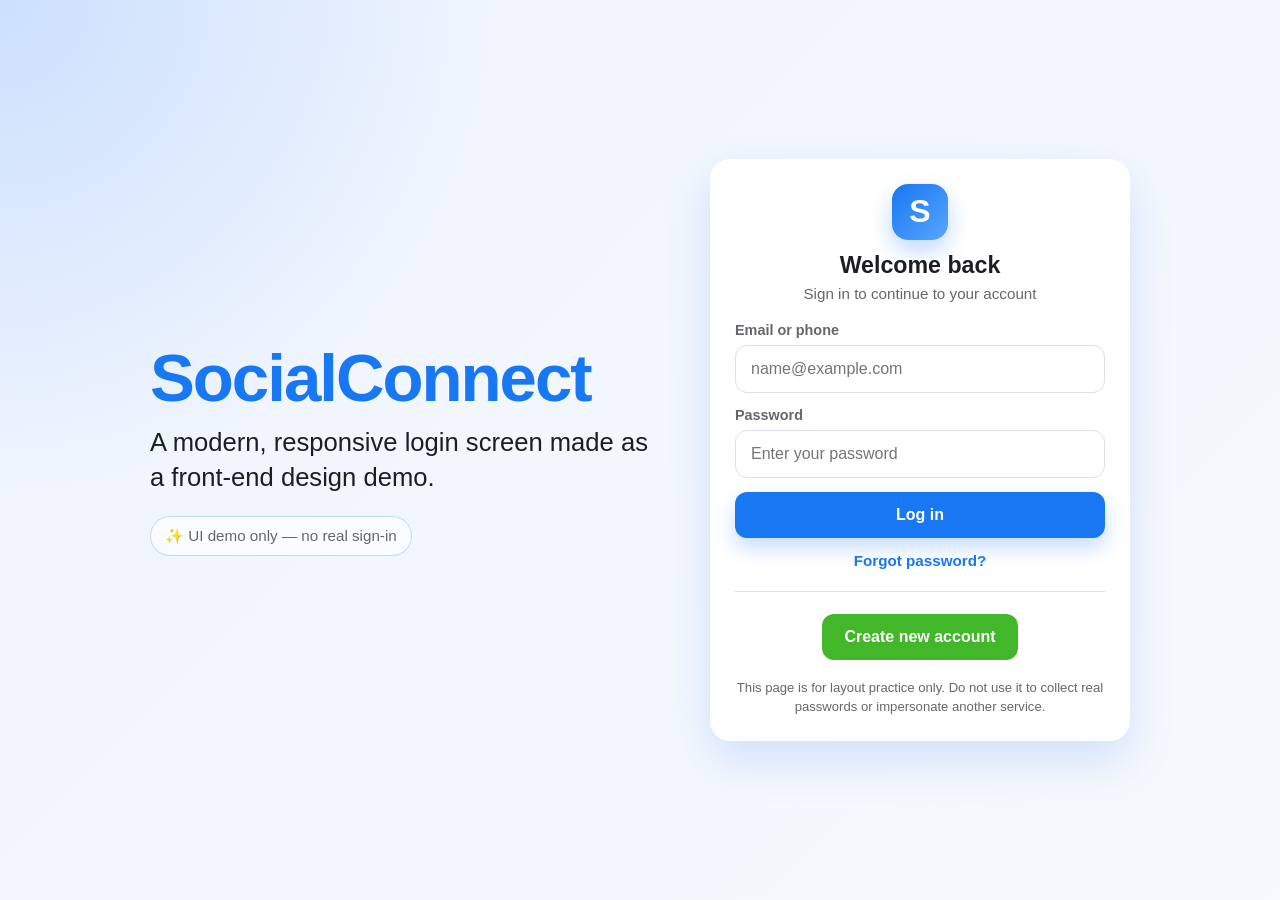
==== index.html @ 85cc855f "Update and rename Facebook login.html to index.html" ====
<!DOCTYPE html>
<html lang="en">
<head>
  <meta charset="UTF-8" />
  <meta name="viewport" content="width=device-width, initial-scale=1.0" />
  <title>Social Login UI Demo</title>
  <style>
    :root {
      --primary: #1877f2;
      --primary-dark: #145dbf;
      --success: #42b72a;
      --success-dark: #369423;
      --bg-start: #eef4ff;
      --bg-end: #f7f9fc;
      --text: #1c1e21;
      --muted: #65676b;
      --border: #dce1e7;
      --card: #ffffff;
      --shadow: 0 20px 45px rgba(24, 119, 242, 0.16);
    }

    * {
      box-sizing: border-box;
    }

    body {
      margin: 0;
      min-height: 100vh;
      font-family: Arial, Helvetica, sans-serif;
      color: var(--text);
      background:
        radial-gradient(circle at top left, rgba(24, 119, 242, 0.16), transparent 32%),
        linear-gradient(135deg, var(--bg-start), var(--bg-end));
      display: grid;
      place-items: center;
      padding: 24px;
    }

    .page {
      width: min(100%, 980px);
      display: grid;
      grid-template-columns: 1.1fr 420px;
      gap: 56px;
      align-items: center;
    }

    .hero h1 {
      margin: 0 0 14px;
      color: var(--primary);
      font-size: clamp(2.4rem, 6vw, 4.2rem);
      line-height: 1;
      letter-spacing: -2px;
    }

    .hero p {
      margin: 0;
      max-width: 500px;
      font-size: clamp(1.1rem, 2vw, 1.6rem);
      line-height: 1.35;
    }

    .demo-note {
      margin-top: 22px;
      display: inline-flex;
      align-items: center;
      gap: 8px;
      padding: 10px 14px;
      border: 1px solid rgba(24, 119, 242, 0.24);
      border-radius: 999px;
      color: var(--muted);
      background: rgba(255, 255, 255, 0.7);
      font-size: 0.95rem;
    }

    .card {
      background: var(--card);
      border: 1px solid rgba(255, 255, 255, 0.7);
      border-radius: 20px;
      box-shadow: var(--shadow);
      padding: 24px;
    }

    .card-header {
      text-align: center;
      margin-bottom: 20px;
    }

    .logo-mark {
      width: 56px;
      height: 56px;
      margin: 0 auto 12px;
      border-radius: 16px;
      display: grid;
      place-items: center;
      background: linear-gradient(135deg, var(--primary), #58a6ff);
      color: white;
      font-size: 2rem;
      font-weight: 800;
      box-shadow: 0 10px 22px rgba(24, 119, 242, 0.28);
    }

    .card-header h2 {
      margin: 0 0 6px;
      font-size: 1.45rem;
    }

    .card-header p {
      margin: 0;
      color: var(--muted);
      font-size: 0.95rem;
    }

    form {
      display: grid;
      gap: 14px;
    }

    .input-group label {
      display: block;
      margin-bottom: 7px;
      font-size: 0.9rem;
      color: var(--muted);
      font-weight: 700;
    }

    .input-group input {
      width: 100%;
      padding: 14px 15px;
      border: 1px solid var(--border);
      border-radius: 12px;
      font-size: 1rem;
      outline: none;
      transition: border-color 0.2s ease, box-shadow 0.2s ease, transform 0.2s ease;
    }

    .input-group input:focus {
      border-color: var(--primary);
      box-shadow: 0 0 0 4px rgba(24, 119, 242, 0.12);
    }

    .btn {
      width: 100%;
      border: 0;
      border-radius: 12px;
      padding: 14px 18px;
      color: white;
      font-size: 1rem;
      font-weight: 800;
      cursor: pointer;
      transition: transform 0.15s ease, background-color 0.2s ease, box-shadow 0.2s ease;
    }

    .btn:hover {
      transform: translateY(-1px);
    }

    .btn:active {
      transform: translateY(0);
    }

    .btn-primary {
      background: var(--primary);
      box-shadow: 0 10px 20px rgba(24, 119, 242, 0.24);
    }

    .btn-primary:hover {
      background: var(--primary-dark);
    }

    .btn-success {
      width: auto;
      justify-self: center;
      background: var(--success);
      padding-inline: 22px;
    }

    .btn-success:hover {
      background: var(--success-dark);
    }

    .forgot-pass {
      text-align: center;
      color: var(--primary);
      text-decoration: none;
      font-size: 0.95rem;
      font-weight: 700;
    }

    .forgot-pass:hover {
      text-decoration: underline;
    }

    .divider {
      height: 1px;
      background: var(--border);
      margin: 8px 0;
    }

    .fine-print {
      margin: 18px 0 0;
      text-align: center;
      color: var(--muted);
      font-size: 0.82rem;
      line-height: 1.45;
    }

    @media (max-width: 820px) {
      .page {
        grid-template-columns: 1fr;
        gap: 28px;
        text-align: center;
      }

      .hero p {
        margin-inline: auto;
      }
    }

    @media (max-width: 480px) {
      body {
        padding: 16px;
      }

      .card {
        padding: 20px;
        border-radius: 16px;
      }
    }
  </style>
</head>
<body>
  <main class="page">
    <section class="hero" aria-labelledby="page-title">
      <h1 id="page-title">SocialConnect</h1>
      <p>A modern, responsive login screen made as a front-end design demo.</p>
      <div class="demo-note" aria-label="Demo notice">✨ UI demo only — no real sign-in</div>
    </section>

    <section class="card" aria-label="Login form demo">
      <div class="card-header">
        <div class="logo-mark" aria-hidden="true">S</div>
        <h2>Welcome back</h2>
        <p>Sign in to continue to your account</p>
      </div>

      <form action="#" method="post">
        <div class="input-group">
          <label for="email">Email or phone</label>
          <input type="text" id="email" name="email" placeholder="name@example.com" autocomplete="username" required />
        </div>

        <div class="input-group">
          <label for="password">Password</label>
          <input type="password" id="password" name="password" placeholder="Enter your password" autocomplete="current-password" required />
        </div>

        <button type="submit" class="btn btn-primary">Log in</button>
        <a href="#" class="forgot-pass">Forgot password?</a>

        <div class="divider" role="presentation"></div>

        <button type="button" class="btn btn-success">Create new account</button>
      </form>

      <p class="fine-print">This page is for layout practice only. Do not use it to collect real passwords or impersonate another service.</p>
    </section>
  </main>
</body>
</html>
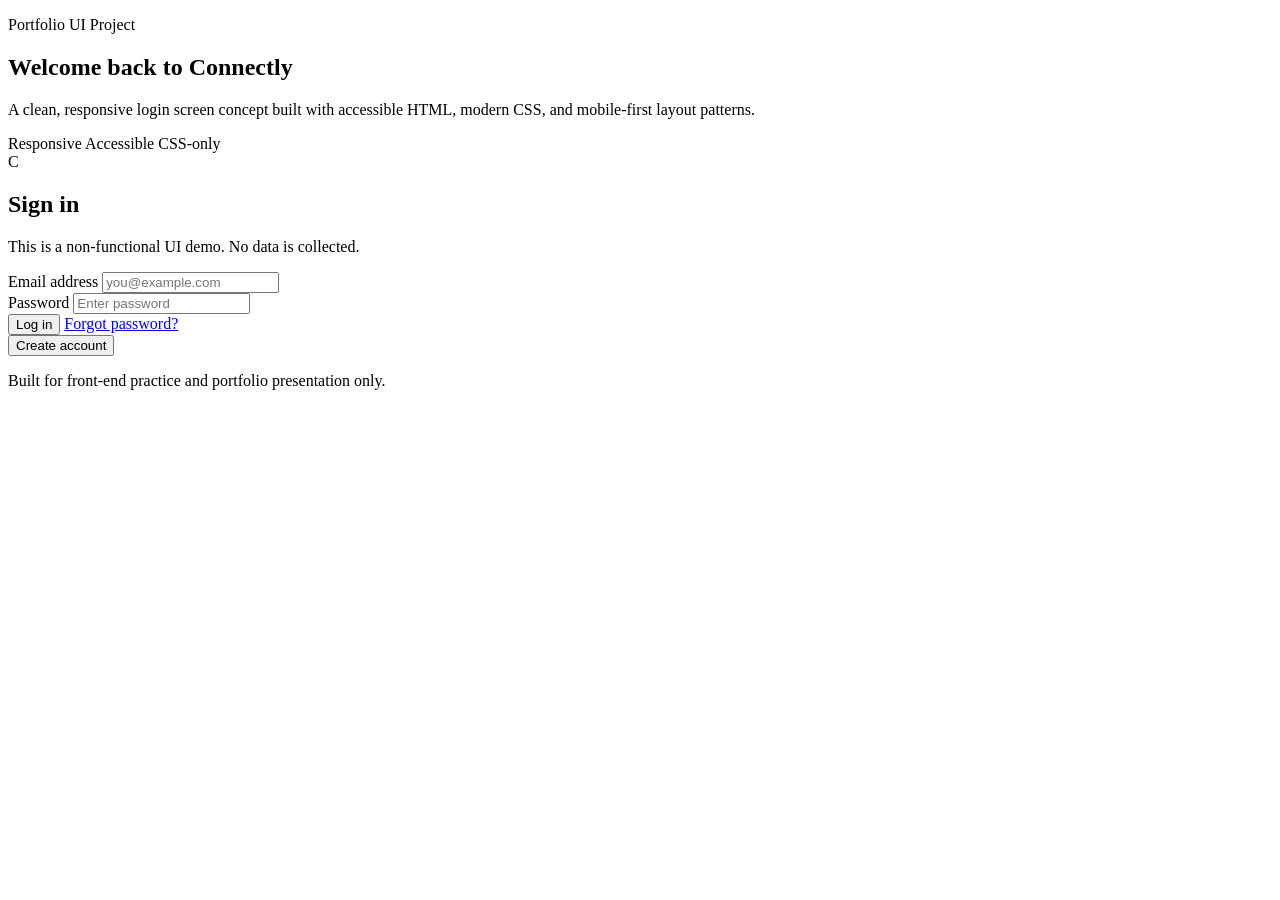
==== commit 920fb8b7: "Refactor index.html for improved structure and accessibility Updated the HTML structure and improved" ====
--- a/index.html
+++ b/index.html
@@ -3,267 +3,53 @@
 <head>
   <meta charset="UTF-8" />
   <meta name="viewport" content="width=device-width, initial-scale=1.0" />
+  <meta name="description" content="A responsive social login UI demo built with HTML and CSS for portfolio use." />
   <title>Social Login UI Demo</title>
-  <style>
-    :root {
-      --primary: #1877f2;
-      --primary-dark: #145dbf;
-      --success: #42b72a;
-      --success-dark: #369423;
-      --bg-start: #eef4ff;
-      --bg-end: #f7f9fc;
-      --text: #1c1e21;
-      --muted: #65676b;
-      --border: #dce1e7;
-      --card: #ffffff;
-      --shadow: 0 20px 45px rgba(24, 119, 242, 0.16);
-    }
-
-    * {
-      box-sizing: border-box;
-    }
-
-    body {
-      margin: 0;
-      min-height: 100vh;
-      font-family: Arial, Helvetica, sans-serif;
-      color: var(--text);
-      background:
-        radial-gradient(circle at top left, rgba(24, 119, 242, 0.16), transparent 32%),
-        linear-gradient(135deg, var(--bg-start), var(--bg-end));
-      display: grid;
-      place-items: center;
-      padding: 24px;
-    }
-
-    .page {
-      width: min(100%, 980px);
-      display: grid;
-      grid-template-columns: 1.1fr 420px;
-      gap: 56px;
-      align-items: center;
-    }
-
-    .hero h1 {
-      margin: 0 0 14px;
-      color: var(--primary);
-      font-size: clamp(2.4rem, 6vw, 4.2rem);
-      line-height: 1;
-      letter-spacing: -2px;
-    }
-
-    .hero p {
-      margin: 0;
-      max-width: 500px;
-      font-size: clamp(1.1rem, 2vw, 1.6rem);
-      line-height: 1.35;
-    }
-
-    .demo-note {
-      margin-top: 22px;
-      display: inline-flex;
-      align-items: center;
-      gap: 8px;
-      padding: 10px 14px;
-      border: 1px solid rgba(24, 119, 242, 0.24);
-      border-radius: 999px;
-      color: var(--muted);
-      background: rgba(255, 255, 255, 0.7);
-      font-size: 0.95rem;
-    }
-
-    .card {
-      background: var(--card);
-      border: 1px solid rgba(255, 255, 255, 0.7);
-      border-radius: 20px;
-      box-shadow: var(--shadow);
-      padding: 24px;
-    }
-
-    .card-header {
-      text-align: center;
-      margin-bottom: 20px;
-    }
-
-    .logo-mark {
-      width: 56px;
-      height: 56px;
-      margin: 0 auto 12px;
-      border-radius: 16px;
-      display: grid;
-      place-items: center;
-      background: linear-gradient(135deg, var(--primary), #58a6ff);
-      color: white;
-      font-size: 2rem;
-      font-weight: 800;
-      box-shadow: 0 10px 22px rgba(24, 119, 242, 0.28);
-    }
-
-    .card-header h2 {
-      margin: 0 0 6px;
-      font-size: 1.45rem;
-    }
-
-    .card-header p {
-      margin: 0;
-      color: var(--muted);
-      font-size: 0.95rem;
-    }
-
-    form {
-      display: grid;
-      gap: 14px;
-    }
-
-    .input-group label {
-      display: block;
-      margin-bottom: 7px;
-      font-size: 0.9rem;
-      color: var(--muted);
-      font-weight: 700;
-    }
-
-    .input-group input {
-      width: 100%;
-      padding: 14px 15px;
-      border: 1px solid var(--border);
-      border-radius: 12px;
-      font-size: 1rem;
-      outline: none;
-      transition: border-color 0.2s ease, box-shadow 0.2s ease, transform 0.2s ease;
-    }
-
-    .input-group input:focus {
-      border-color: var(--primary);
-      box-shadow: 0 0 0 4px rgba(24, 119, 242, 0.12);
-    }
-
-    .btn {
-      width: 100%;
-      border: 0;
-      border-radius: 12px;
-      padding: 14px 18px;
-      color: white;
-      font-size: 1rem;
-      font-weight: 800;
-      cursor: pointer;
-      transition: transform 0.15s ease, background-color 0.2s ease, box-shadow 0.2s ease;
-    }
-
-    .btn:hover {
-      transform: translateY(-1px);
-    }
-
-    .btn:active {
-      transform: translateY(0);
-    }
-
-    .btn-primary {
-      background: var(--primary);
-      box-shadow: 0 10px 20px rgba(24, 119, 242, 0.24);
-    }
-
-    .btn-primary:hover {
-      background: var(--primary-dark);
-    }
-
-    .btn-success {
-      width: auto;
-      justify-self: center;
-      background: var(--success);
-      padding-inline: 22px;
-    }
-
-    .btn-success:hover {
-      background: var(--success-dark);
-    }
-
-    .forgot-pass {
-      text-align: center;
-      color: var(--primary);
-      text-decoration: none;
-      font-size: 0.95rem;
-      font-weight: 700;
-    }
-
-    .forgot-pass:hover {
-      text-decoration: underline;
-    }
-
-    .divider {
-      height: 1px;
-      background: var(--border);
-      margin: 8px 0;
-    }
-
-    .fine-print {
-      margin: 18px 0 0;
-      text-align: center;
-      color: var(--muted);
-      font-size: 0.82rem;
-      line-height: 1.45;
-    }
-
-    @media (max-width: 820px) {
-      .page {
-        grid-template-columns: 1fr;
-        gap: 28px;
-        text-align: center;
-      }
-
-      .hero p {
-        margin-inline: auto;
-      }
-    }
-
-    @media (max-width: 480px) {
-      body {
-        padding: 16px;
-      }
-
-      .card {
-        padding: 20px;
-        border-radius: 16px;
-      }
-    }
-  </style>
+  <link rel="stylesheet" href="assets/css/styles.css" />
 </head>
 <body>
-  <main class="page">
-    <section class="hero" aria-labelledby="page-title">
-      <h1 id="page-title">SocialConnect</h1>
-      <p>A modern, responsive login screen made as a front-end design demo.</p>
-      <div class="demo-note" aria-label="Demo notice">✨ UI demo only — no real sign-in</div>
+  <main class="page-shell">
+    <section class="hero" aria-labelledby="hero-title">
+      <p class="eyebrow">Portfolio UI Project</p>
+      <h1 id="hero-title">Welcome back to Connectly</h1>
+      <p class="hero-text">A clean, responsive login screen concept built with accessible HTML, modern CSS, and mobile-first layout patterns.</p>
+      <div class="feature-list" aria-label="Project highlights">
+        <span>Responsive</span>
+        <span>Accessible</span>
+        <span>CSS-only</span>
+      </div>
     </section>
 
-    <section class="card" aria-label="Login form demo">
+    <section class="login-card" aria-label="Demo login form">
       <div class="card-header">
-        <div class="logo-mark" aria-hidden="true">S</div>
-        <h2>Welcome back</h2>
-        <p>Sign in to continue to your account</p>
+        <div class="logo-mark" aria-hidden="true">C</div>
+        <h2>Sign in</h2>
+        <p>This is a non-functional UI demo. No data is collected.</p>
       </div>
 
-      <form action="#" method="post">
+      <form id="demo-form">
         <div class="input-group">
-          <label for="email">Email or phone</label>
-          <input type="text" id="email" name="email" placeholder="name@example.com" autocomplete="username" required />
+          <label for="email">Email address</label>
+          <input id="email" name="email" type="email" placeholder="you@example.com" autocomplete="email" required />
         </div>
 
         <div class="input-group">
           <label for="password">Password</label>
-          <input type="password" id="password" name="password" placeholder="Enter your password" autocomplete="current-password" required />
+          <input id="password" name="password" type="password" placeholder="Enter password" autocomplete="current-password" required />
         </div>
 
-        <button type="submit" class="btn btn-primary">Log in</button>
-        <a href="#" class="forgot-pass">Forgot password?</a>
+        <button class="button button-primary" type="submit">Log in</button>
+        <a class="text-link" href="#">Forgot password?</a>
 
         <div class="divider" role="presentation"></div>
 
-        <button type="button" class="btn btn-success">Create new account</button>
+        <button class="button button-secondary" type="button">Create account</button>
       </form>
 
-      <p class="fine-print">This page is for layout practice only. Do not use it to collect real passwords or impersonate another service.</p>
+      <p class="fine-print">Built for front-end practice and portfolio presentation only.</p>
     </section>
   </main>
+
+  <script src="assets/js/main.js"></script>
 </body>
 </html>
